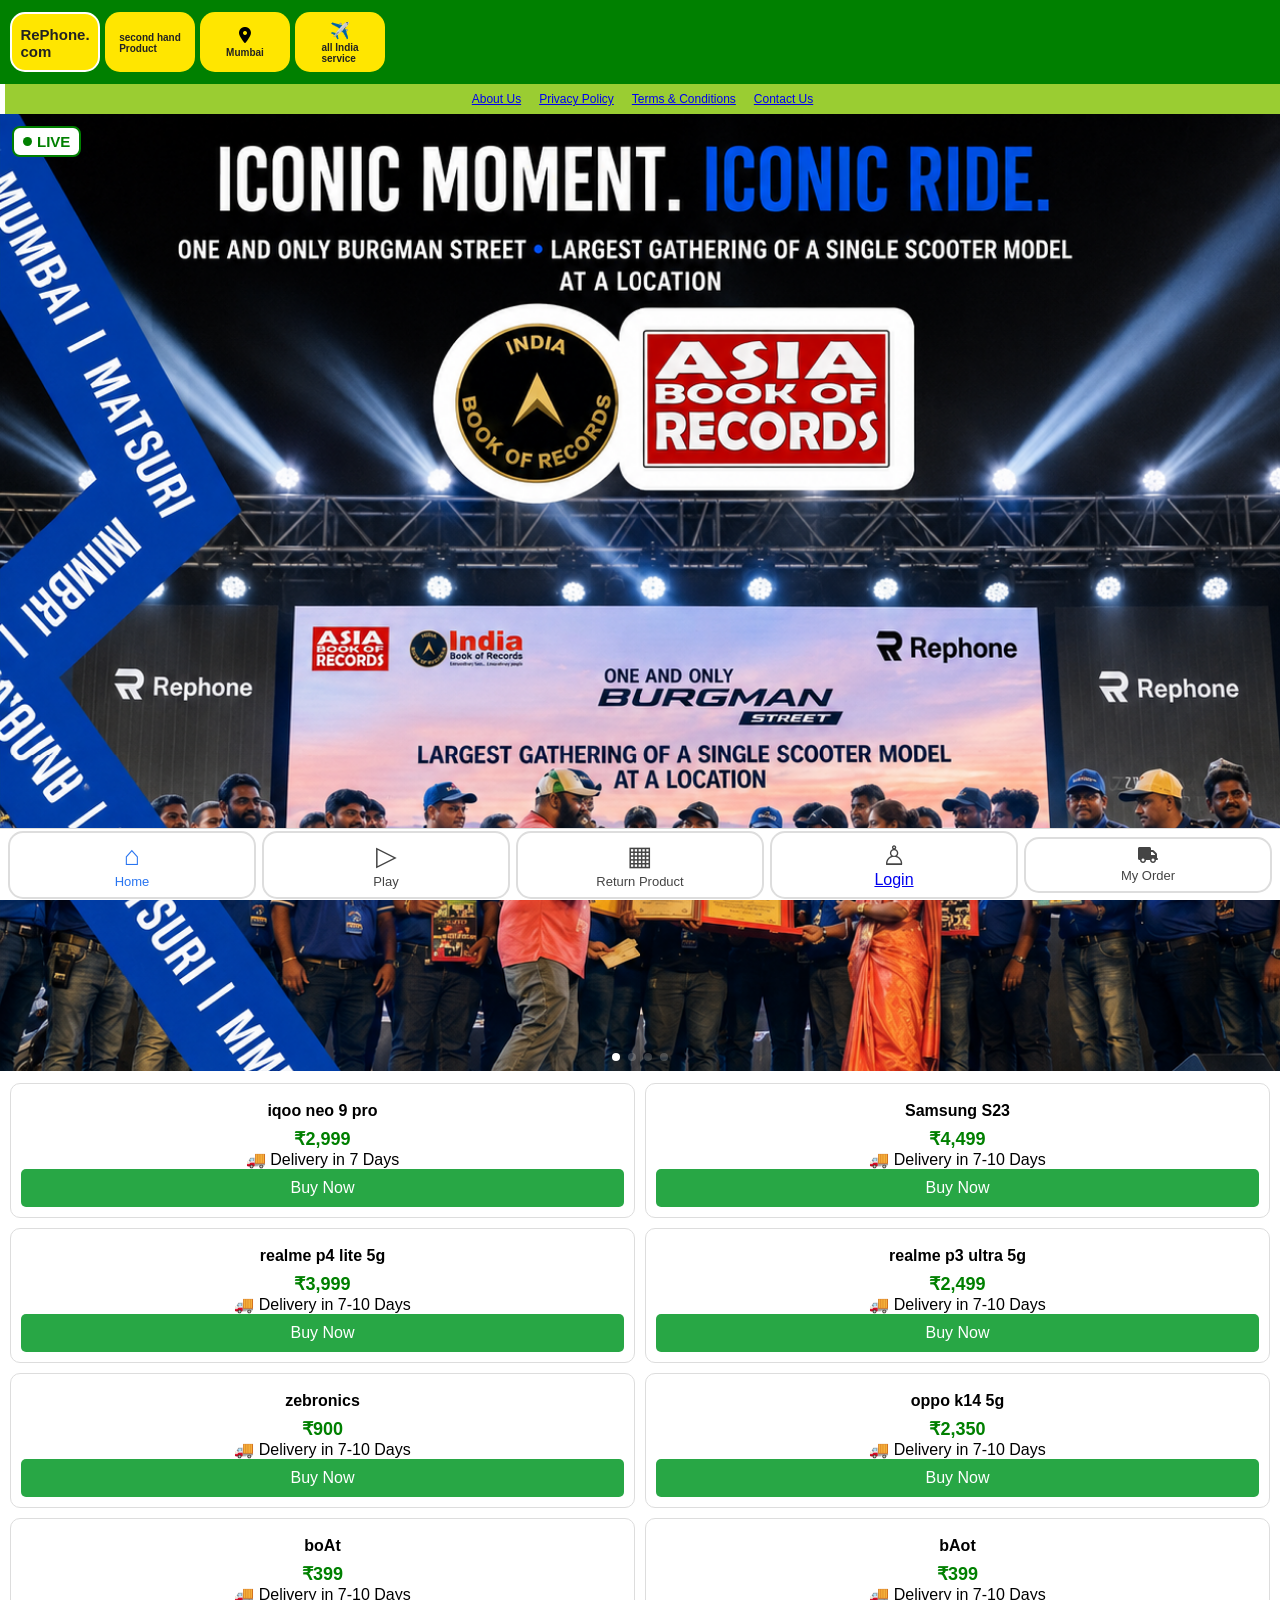
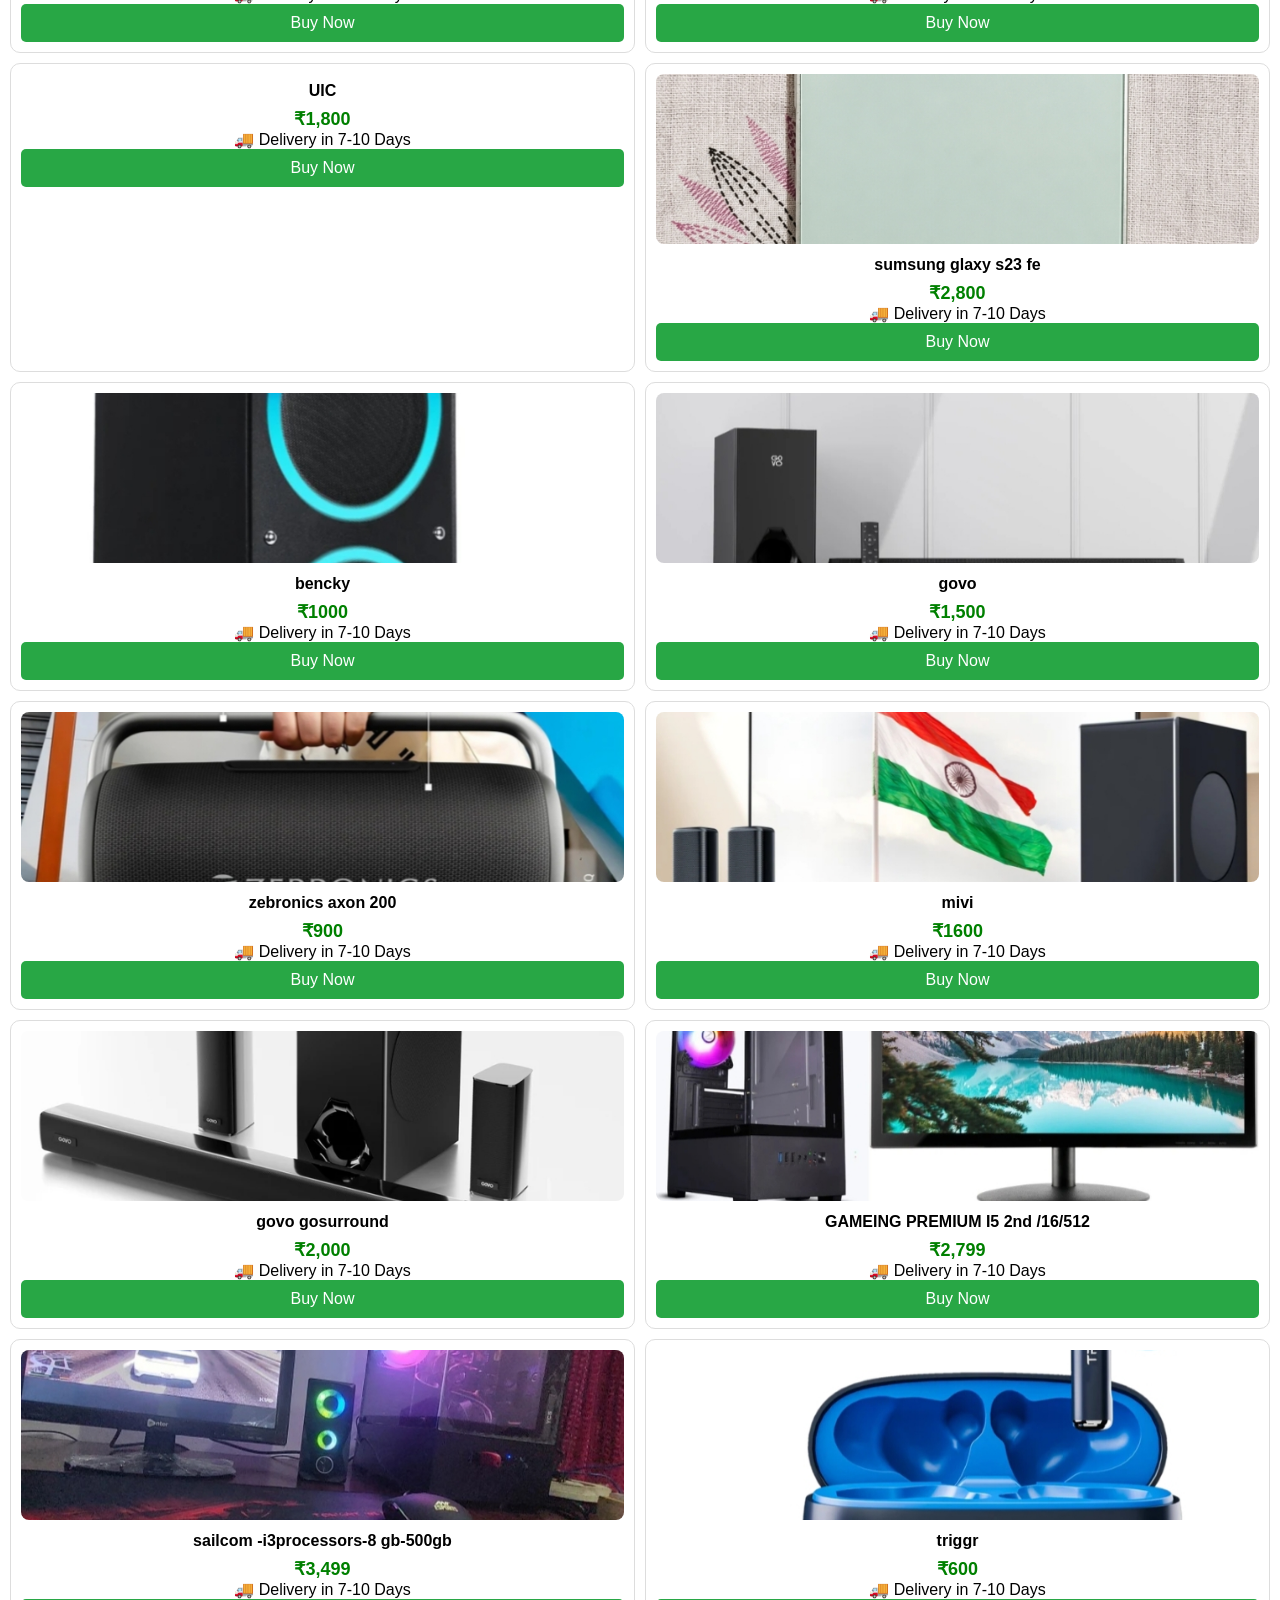
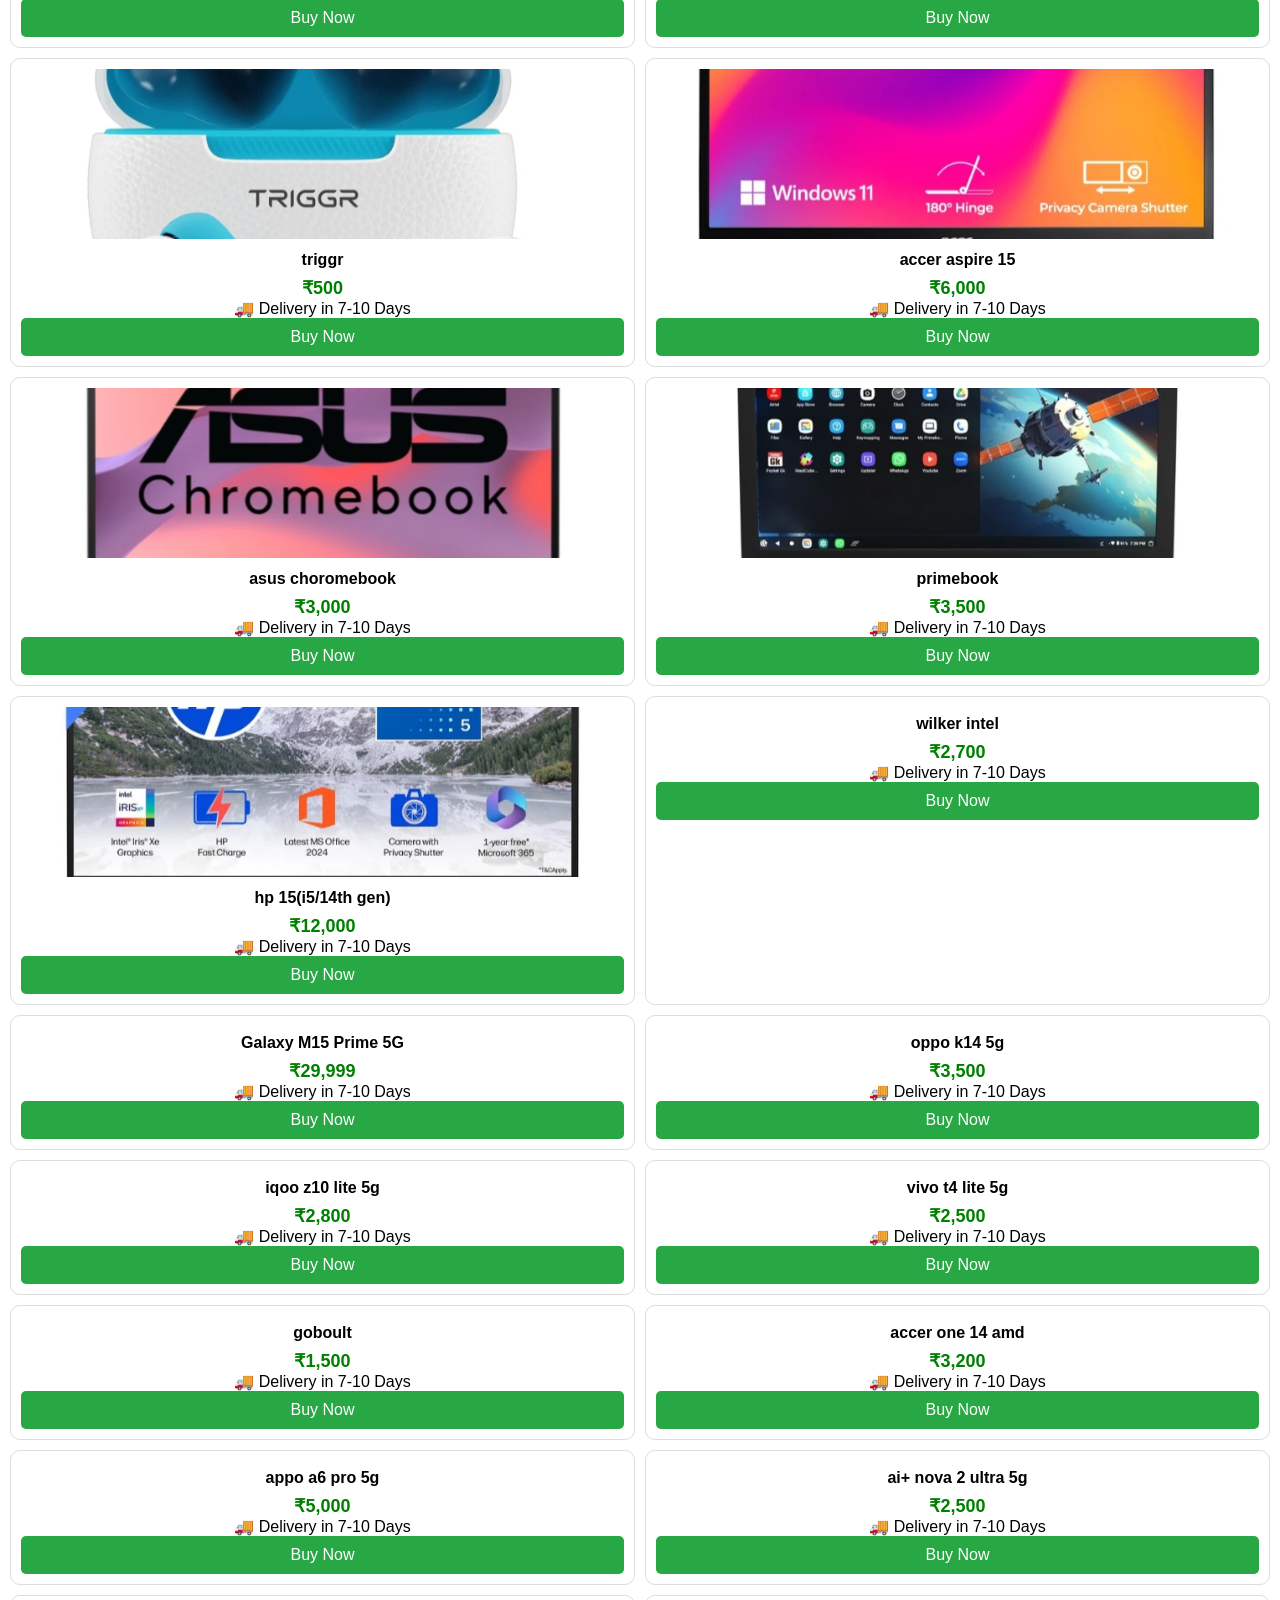
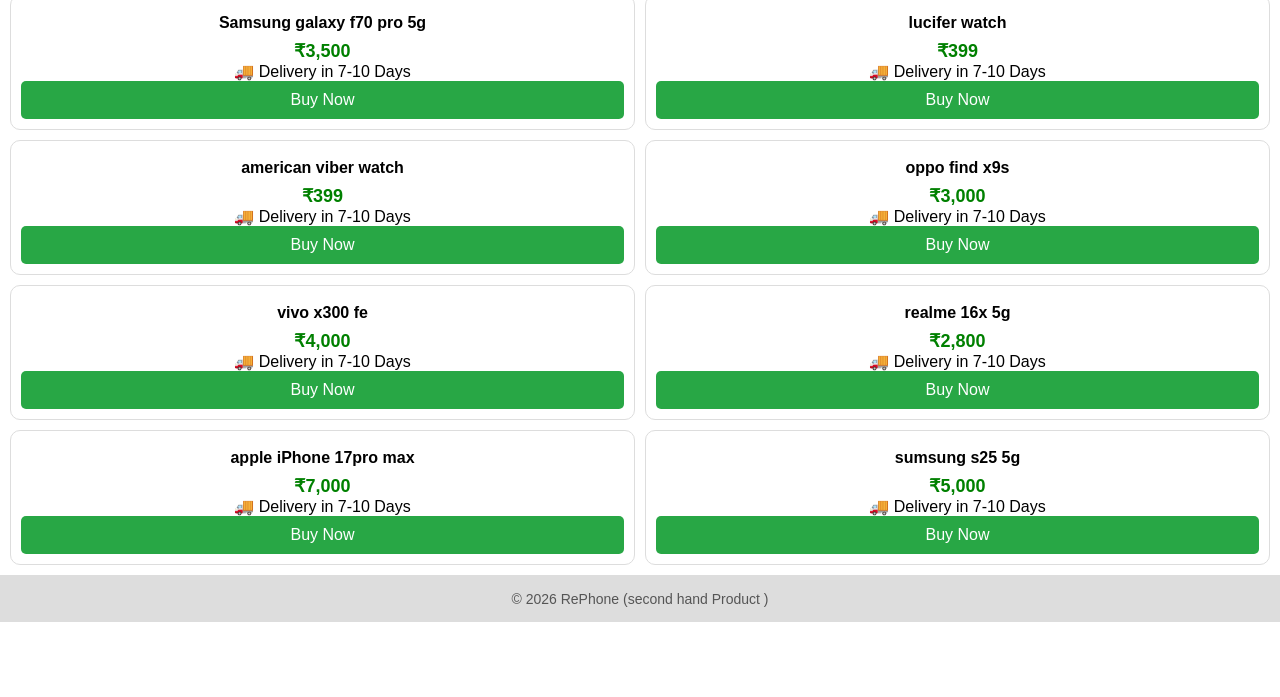
==== index.html @ 1f414a42 "Add files via upload" ====
<!DOCTYPE html>
<html lang="en">

<head>

    <meta charset="UTF-8">

    <meta http-equiv="X-UA-Compatible" content="IE=edge">

    <meta name="viewport" content="width=device-width, initial-scale=1.0">

    <title>RePhone</title>


    <link rel="stylesheet"
          href="https://cdnjs.cloudflare.com/ajax/libs/font-awesome/6.5.2/css/all.min.css">

    <link rel="stylesheet"
          href="https://cdn.jsdelivr.net/npm/swiper@11/swiper-bundle.min.css">

    <link rel="stylesheet" href="style.css">

</head>


<body>






  <nav class="bottom-nav">

    <div class="nav-item active">
        <div>⌂</div>
        <span>Home</span>
    </div>





    
    <div class="nav-item" onclick="window.location.href='https://www.youtube.com/results?search_query=rephone.com'">
    <div>▷</div>
    <span>Play</span>
    </div>






    
    <div class="nav-item" onclick="window.location.href='return.html'">
    <div>▦</div>
    <span>Return Product</span>
    </div>






    
    <div class="nav-item">
        <div>♙</div>
        <a href="login.html">
                Login
        </a>
    </div>


<div class="nav-item cart"
             onclick="window.location.href='my-orders.html'">

            <i class="fa-solid fa-truck"></i>

            <span>
                My Order
            </span>

</div>



  

  </nav>


<header>



<div class="top-menu">




<div class="top-item flipkart">
    
    <span>RePhone.
    
    <br>com
    
    
    </span>
</div>



  
  <div class="top-item">
    <span>second
    hand <br> Product </span>
  </div>

  <div class="top-item">
    <div class="emoji">
    
    
    
    <i class="fa-solid fa-location-dot"></i>
    
    </div>
    <span>Mumbai</span>
  </div>

  <div class="top-item">
    <div class="emoji">
    
    ✈️
    
    
    
    </div>
    <span>all India<br> service</span>
  </div>

</div>









  


  <div class=nav-text>

    <p>
        <a href="about.html">About Us</a>
    </p>

    <p>
        <a href="privacy.html">Privacy Policy</a>
    </p>

    <p>
        <a href="terms.html">Terms & Conditions</a>
    </p>

    <p>
        <a href="contact.html">Contact Us</a>
    </p>

</div>












  



  

</header>



<!-- ================= SLIDER ================= -->

<div class="swiper mySwiper slider-container">

 

    <!-- LIVE BOX -->
    <div class="live-box">
        <span class="live-dot"></span>
        <span class="live-text">LIVE</span>
    </div>




  


    <div class="swiper-wrapper">


        <div class="swiper-slide">

            <img
                src="001.jpg"
                alt="1">

        </div>


        <div class="swiper-slide">

            <img
                src="002.jpg"
                alt="2">

        </div>


        <div class="swiper-slide">

            <img
                src="003.png"
                alt="3">

        </div>



        <div class="swiper-slide">

            <img
                src="004.jpg"
                alt="4">

        </div>





      


    </div>


    <div class="swiper-pagination"></div>


</div>



<!-- ================= PRODUCTS ================= -->

<!-- JavaScript yahan products automatically banayega -->

<div class="products" id="products"></div>



  <div id="detailsPage" style="display:none;">

    <div id="detailsContent"></div>

  

</div>



<!-- ================= BOTTOM BAR ================= -->




  <footer>
    © 2026 RePhone (second hand Product ) </footer>



<!-- ================= SWIPER JS ================= -->

<script src="https://cdn.jsdelivr.net/npm/swiper@11/swiper-bundle.min.js"></script>


<!-- ================= OUR JAVASCRIPT ================= -->

<script src="script.js"></script>


</body>

</html>
---- style.css ----
.bottom-nav {
    position: fixed;
    bottom: 0;
    left: 0;
    right: 0;

    height: 72px;

    background: #fff;
    border-top: 1px solid #ddd;

    display: flex;
    justify-content: space-around;
    align-items: center;

    z-index: 9999;
}

.nav-item {
    position: relative;
    text-align: center;
    min-width: 60px;
    color: #444;
}

.nav-item div {
    font-size: 27px;
    line-height: 30px;
}

.nav-item span {
    display: block;
    font-size: 13px;
    margin-top: 3px;
}

.nav-item.active {
    color: #2874f0;
}

/* Cart number */
.cart {
    position: relative;
}

.cart b {
    position: absolute;

    top: -5px;
    right: 2px;

    background: red;
    color: white;

    width: 20px;
    height: 20px;

    border-radius: 50%;

    font-size: 11px;
    line-height: 20px;
}











*{
    margin: 0;
    font-family: Arial, sans-serif;
    box-sizing: border-box;
}

.navbar{
    height: 60px;
    background-color: #2874f0;
    color: wheat;
  align-items:center;
  display:flex;
}

.nav-logo{
    height: 30px;
    width: 70px;
}

.logo{
    background-image: url("file_0000000077fc81fa9f6c8405291e4b98.png");
    background-size: cover;
    background-repeat: no-repeat;
    background-position: center;
    height: 40px;
    width: 70px;
  display: flex;
    justify-content: center;
    align-items: center;
}

.border{
    border: 2px solid transparent;
}

.border:hover{
    border: 2px solid white;
}

/** box2 **/
.add-first{
  color:#cccccc;
  font-size: 10px;
  margin-left: 20px;
}
.add-second {
  font-size: 15px;
  margin-left: 10px;
}
.add-icon {
  display: flex;
  align-items: center;
}

.nav-text{
  height: 30px;
    justify-content: space-between;
    padding: 0 10px;
    flex: 1;
    display: flex;
    justify-content: center;
    align-items: center;
    color: black;
    font-size: 12px;
    font-weight: 5px;
  margin-left: 5px;
  gap: 18px;
  background-color: yellowgreen
}

.my-order{
    display: flex;
    align-items: center;
    gap: 8px;
    color: white;
    padding: 12px 15px;
    cursor: pointer;
  margin-left: auto;
margin-right: 10px;
  font-size: 14px;
  background-color:yellowgreen
 
}

.my-order:hover{
    border: 1px solid white;
}


.login {
    display: flex;
    align-items: center;
    gap: 8px;
    padding: 10px 15px;
background-color:yellowgreen
  
  }

.login a {
    color: white;
    text-decoration: none;
    font-size: 18px;
    font-weight: bold;
}

.login i {
    color: white;
    font-size: 18px;
}
.swiper {
    width: 100%;
    height: auto;
}

.swiper-slide {
    width: 100%;
    height: auto;
}

.swiper-slide img {
    width: 100%;
    height: auto;
    display: block;
    object-fit: contain;
}

.swiper-pagination-bullet{
    background:white;
}

.hero-saction{
  background-color:#0f1111;
  height: 48px;
  width: 80%;
  
}

.bottom-bar{
    position:fixed;
    bottom:0;
    left:0;
    width:100%;
    height:45px;
    background:#111;
    color:#fff;
    display:flex;
    align-items:center;
    overflow:hidden;
    z-index:9999;
}

.products{
    display:grid;
    grid-template-columns:repeat(2,1fr);
    gap:10px;
    padding:10px;
}

.product{
    border:1px solid #ddd;
    border-radius:10px;
    background:#fff;
    padding:10px;
    text-align:center;
}

.product img{
    width:100%;
    height:170px;
    object-fit:cover;
    border-radius:8px;
}

.product h3{
    font-size:16px;
    margin:8px 0;
}

.product p{
    color:green;
    font-size:18px;
    font-weight:bold;
}

.product button{
    width:100%;
    padding:10px;
    background:#28a745;
    color:#fff;
    border:none;
    border-radius:5px;
    font-size:16px;
}















#countdown{
    width:90px;
    text-align:center;
    font-size:18px;
    font-weight:bold;
    color:#00ff00;
    border-right:1px solid #555;
}

.marquee{
    flex:1;
    overflow:hidden;
    white-space:nowrap;
}

.marquee span{
    display:inline-block;
    padding-left:100%;
    animation:moveText 8s linear infinite;
    font-size:18px;
    color:#fff;
    font-weight:bold;
}

@keyframes moveText{
    from{
        transform:translateX(0);
    }
    to{
        transform:translateX(-200%);
    }
}





.top-menu {


display: flex;

  gap: 5px;
  padding: 12px 10px;
  overflow-x: auto;
  background: green;
overflow-x: auto;
  overflow-y: hidden;
  
  flex-wrap: nowrap;
  white-space: nowrap;
  
  -webkit-overflow-scrolling: touch;
  scrollbar-width: none;










  
}

.top-menu::-webkit-scrollbar {
  display: none;
}

.top-menu::-webkit-scrollbar {
  display: none;
}


.top-item {
  min-width: 90px;
  height: 60px;
  background: #ffe600;
  border-radius: 15px;
  display: flex;
  flex-direction: column;
  align-items: center;
  justify-content: center;
  flex-shrink: 0;
  box-sizing: border-box;
}

.top-item span {
  font-size: 10px;
  font-weight: 700;
  color: #222;
  margin-top: 2px;
}



/* RePhone box */
.flipkart {
    min-width: 90px;
    height: 60px;
    background: #ffe600;
    border: 2px solid #fff;
    border-radius: 15px;

    display: flex;
    flex-direction: column;
    align-items: center;
    justify-content: center;

    flex-shrink: 0;
    box-sizing: border-box;
    padding: 5px;
}



/* RePhone text */
.flipkart span {
    font-size: 15px;
    font-weight: 700;
    color: #222;
    margin-top: 2px;
}



/* Footer */
footer {
  text-align: center;
  padding: 15px 10px;
  margin-bottom: 75px;
  color: #555;
  font-size: 14px;
  background: #ddd;
  border-top: 1px solid #ddd;
}







.slider-container {
    position: relative;
    width: 100%;
}

.live-box {
    position: absolute;
    top: 12px;
    left: 12px;
    z-index: 100;

    display: flex;
    align-items: center;
    gap: 5px;

    padding: 5px 9px;
    background: white;

    border: 2px solid red;
    border-radius: 8px;

    font-size: 15px;
    font-weight: bold;
}

.live-dot {
    width: 9px;
    height: 9px;
    background: red;
    border-radius: 50%;
}

.live-text {
    color: red;
}










.bottom-nav {
    display: flex;
    justify-content: space-around;
    align-items: center;
    padding: 5px;
    background: white;
}

.bottom-nav .nav-item {
    flex: 1;
    text-align: center;
    border: 2px solid #ddd;
    border-radius: 15px;
    padding: 8px 3px;
    margin: 3px;
    background: white;
}
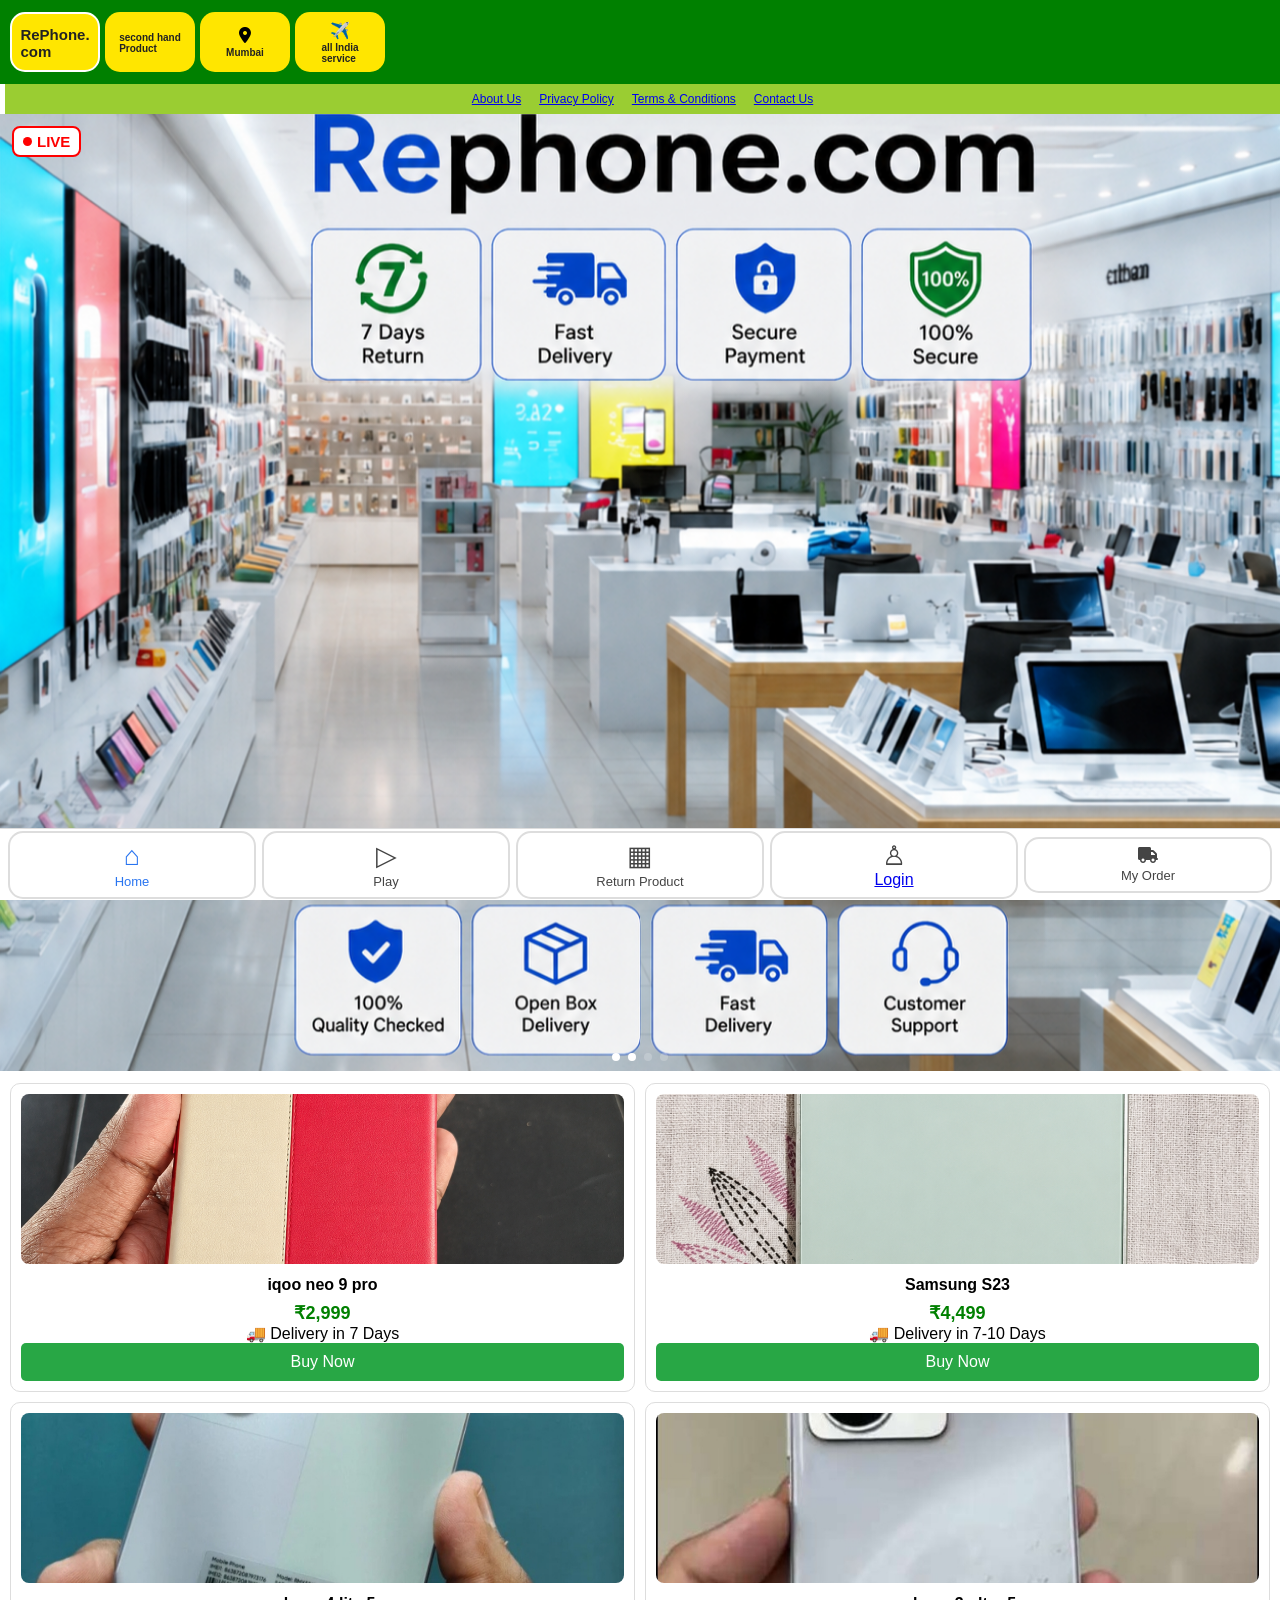
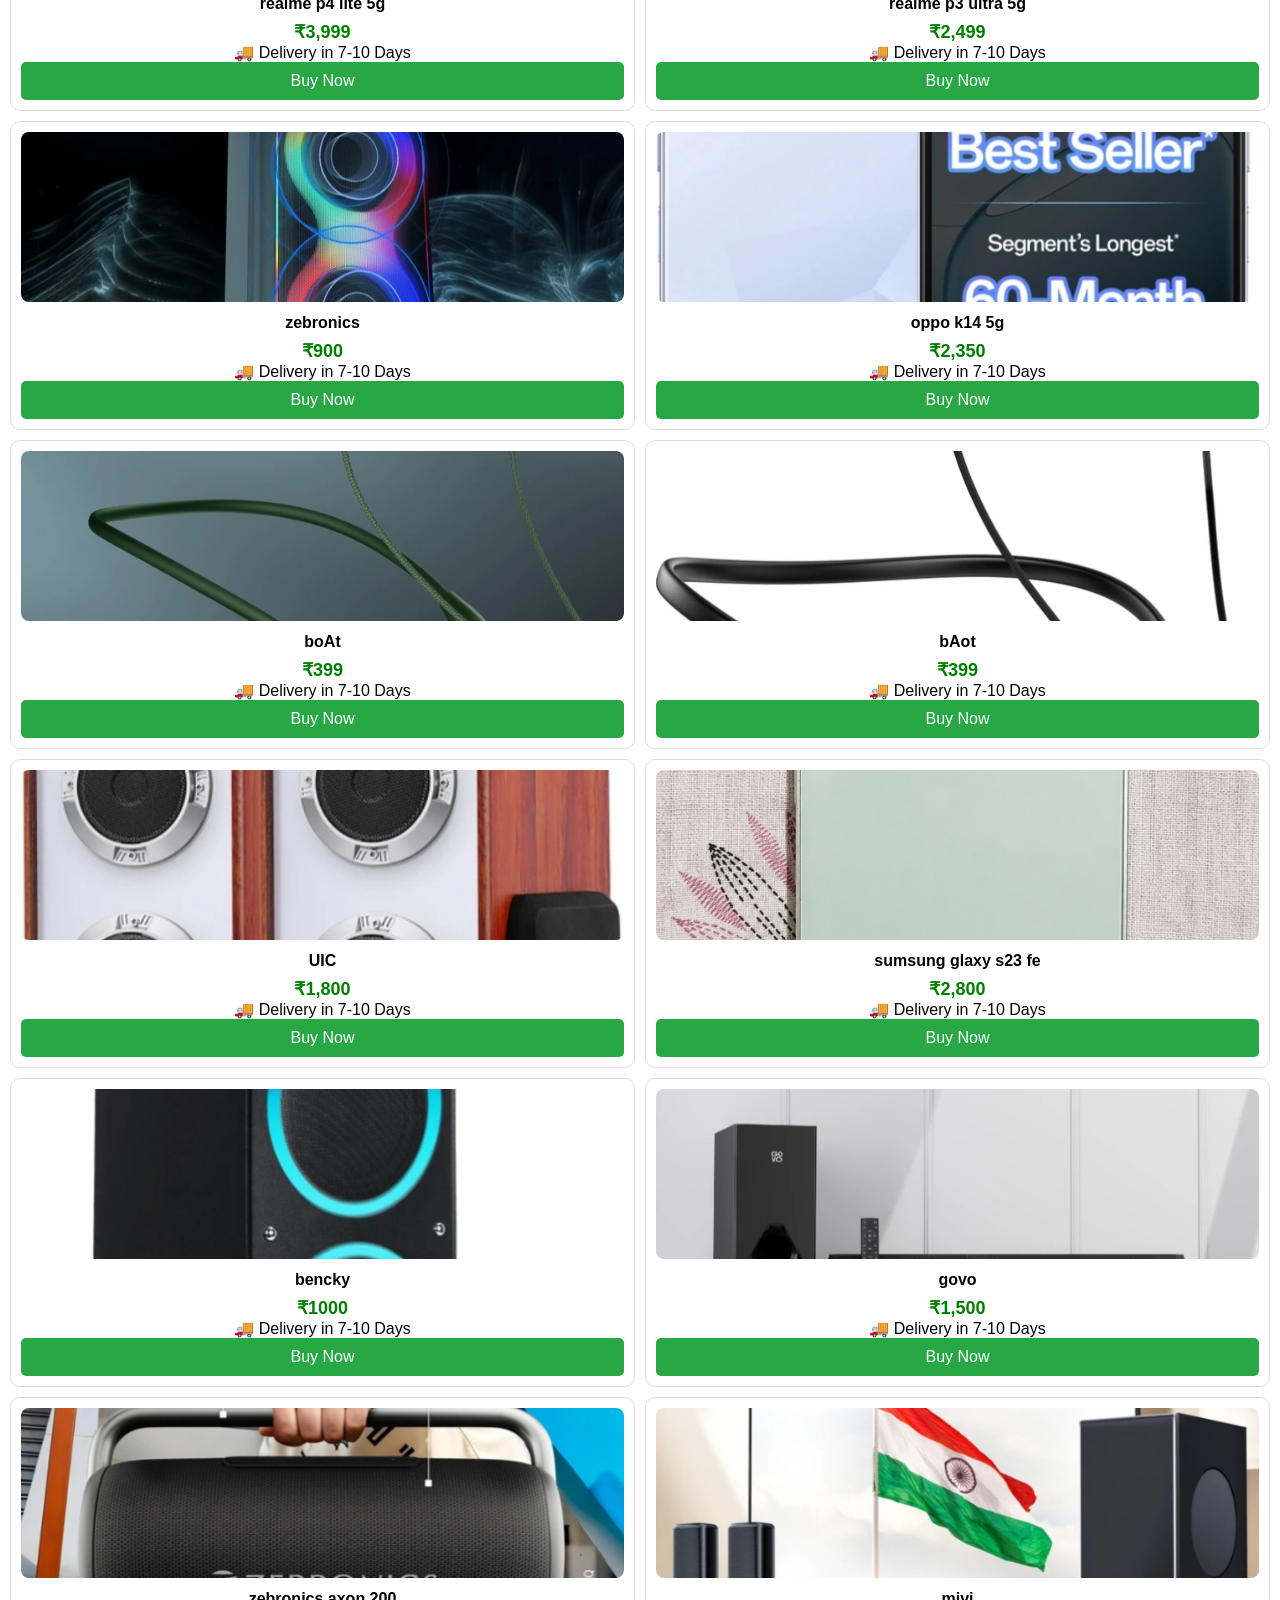
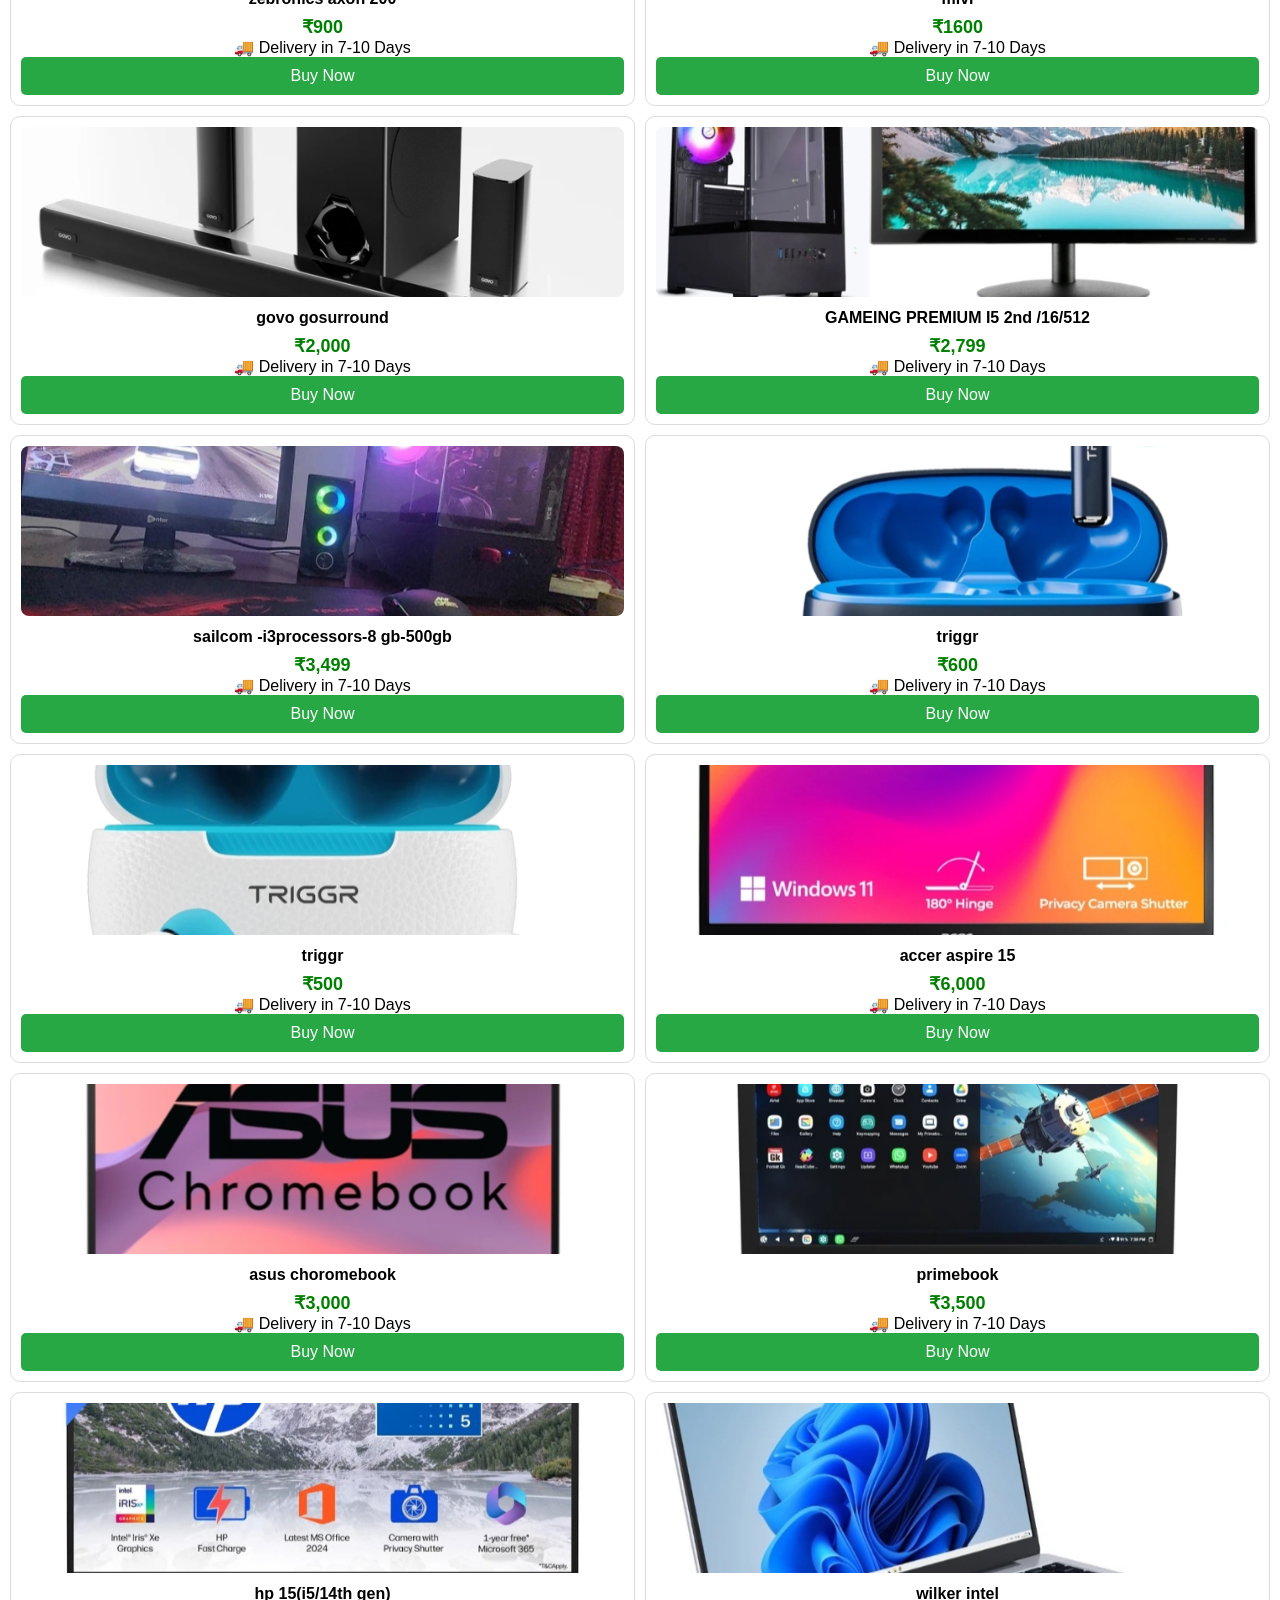
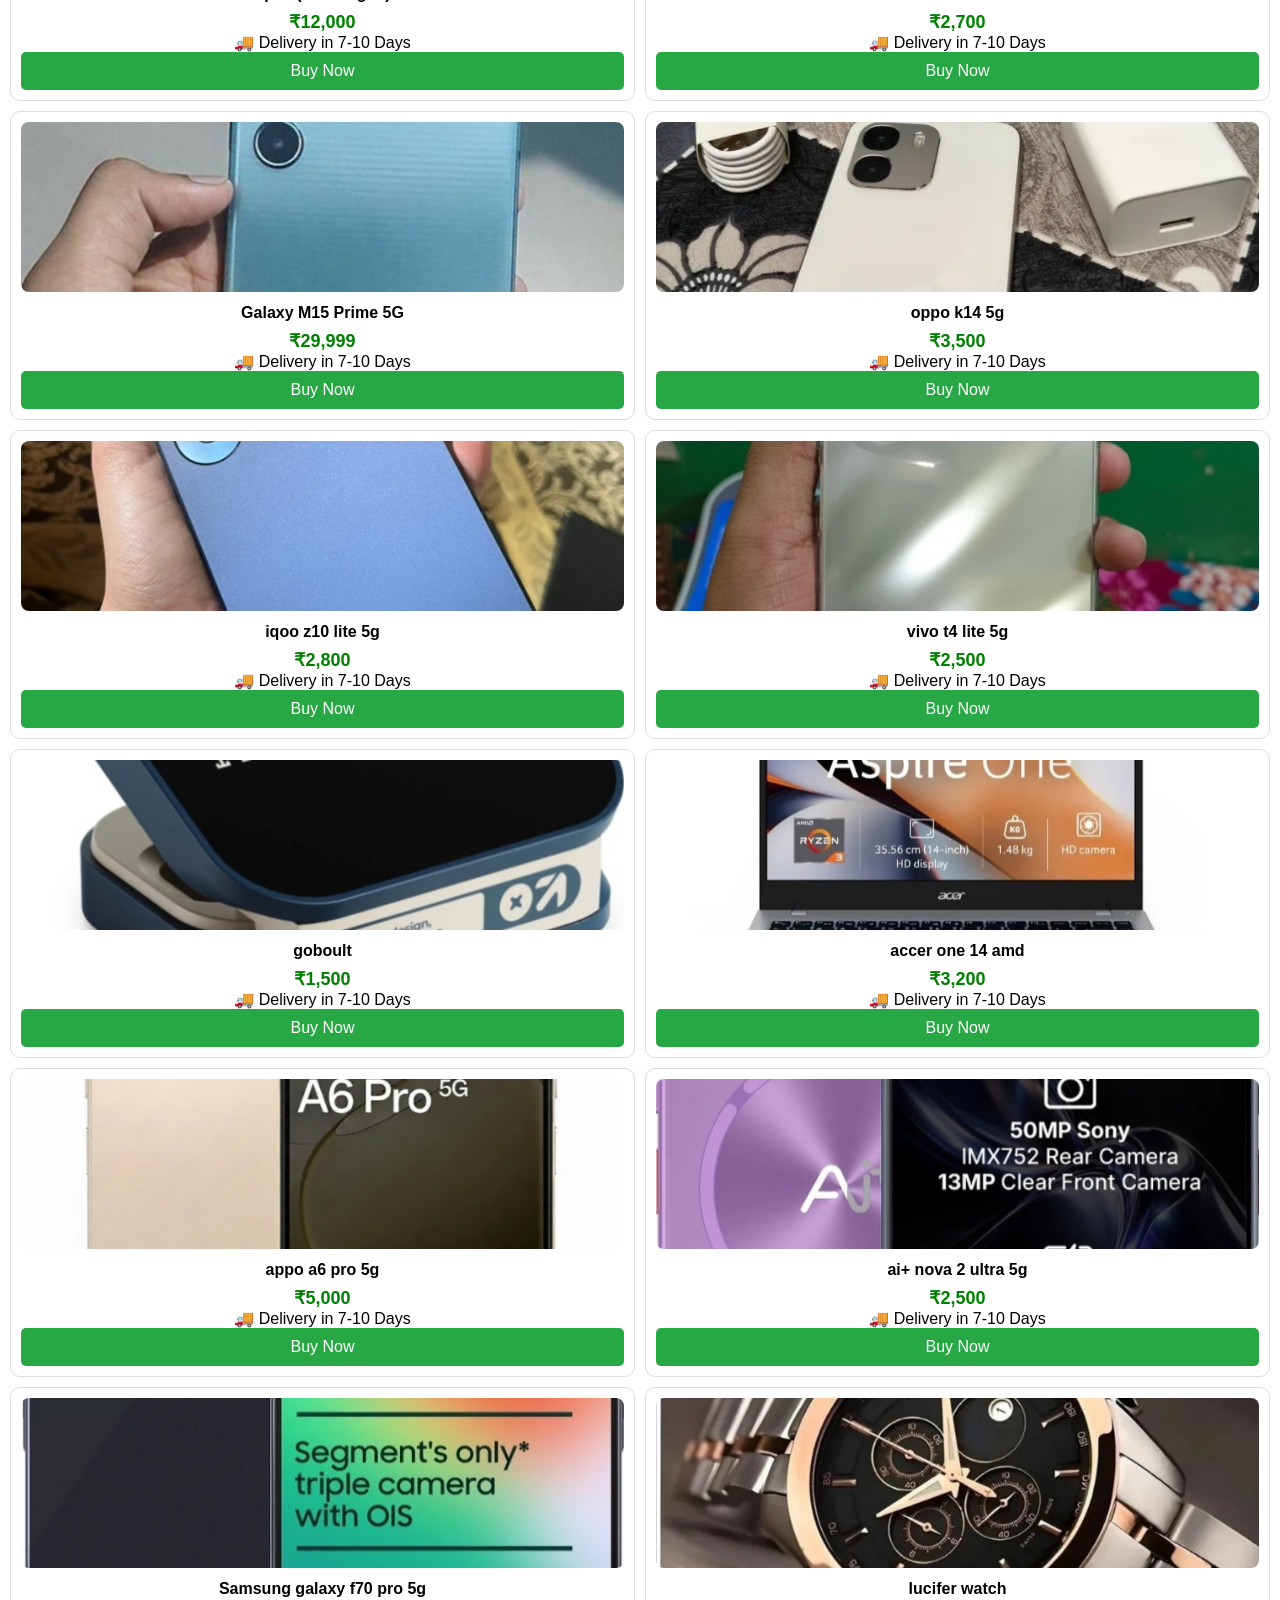
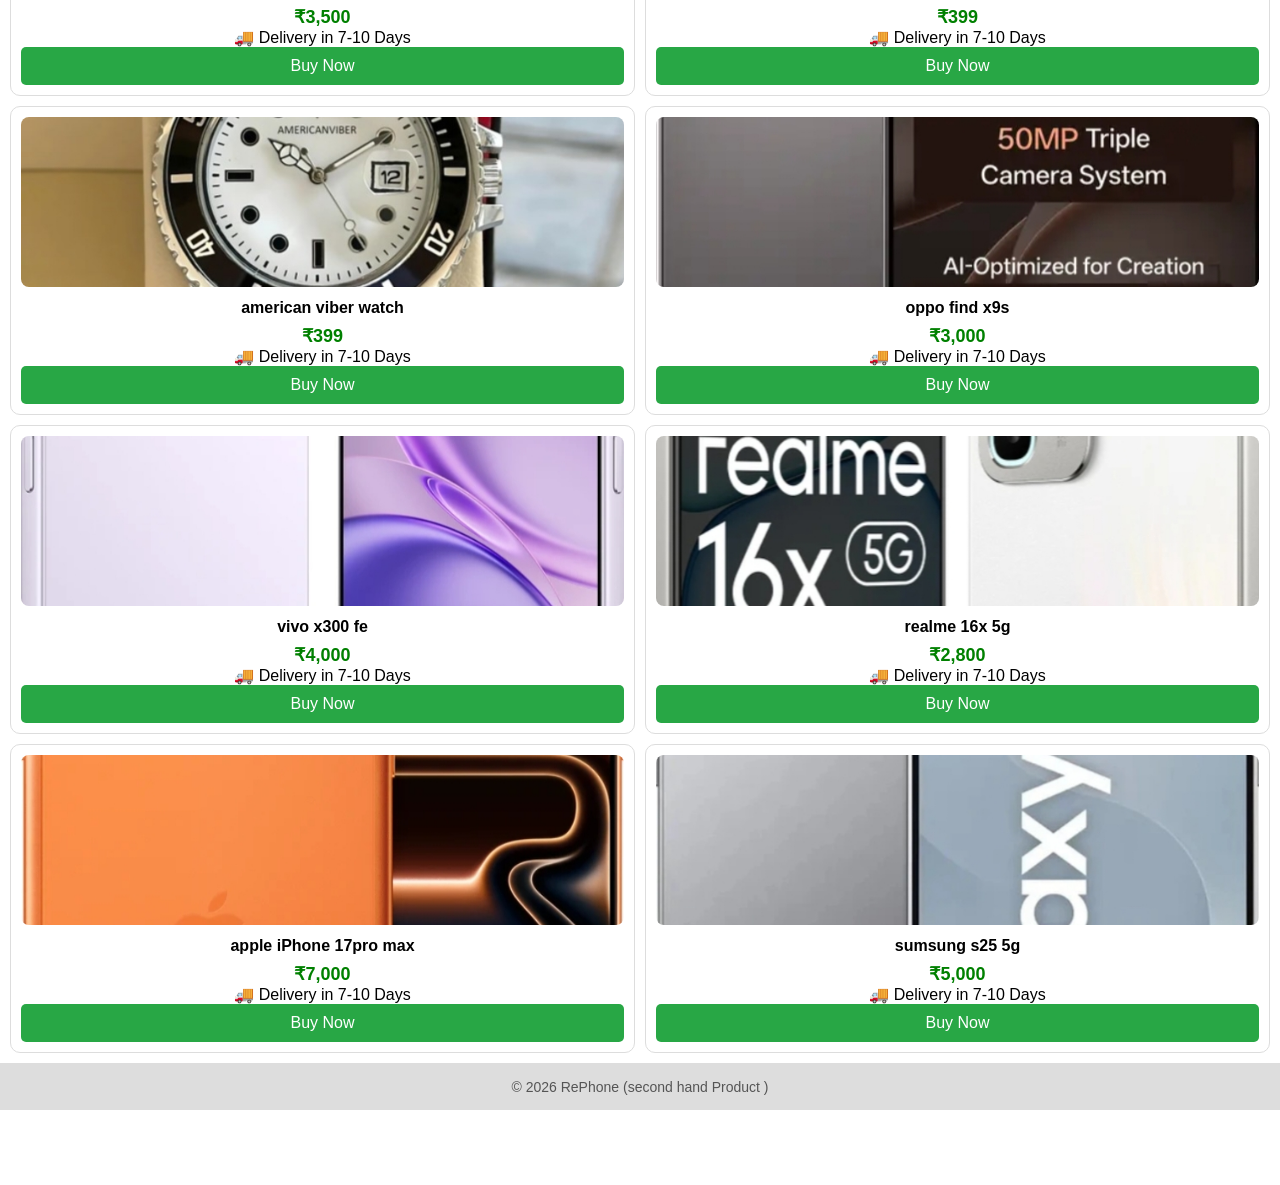
==== commit 882f7d1e: "Add manifest link to index.html" ====
--- a/index.html
+++ b/index.html
@@ -19,7 +19,7 @@
           href="https://cdn.jsdelivr.net/npm/swiper@11/swiper-bundle.min.css">
 
     <link rel="stylesheet" href="style.css">
-
+<link rel="manifest" href="manifest.json">
 </head>
 
 
@@ -307,4 +307,4 @@
 
 </body>
 
-</html>+</html>
